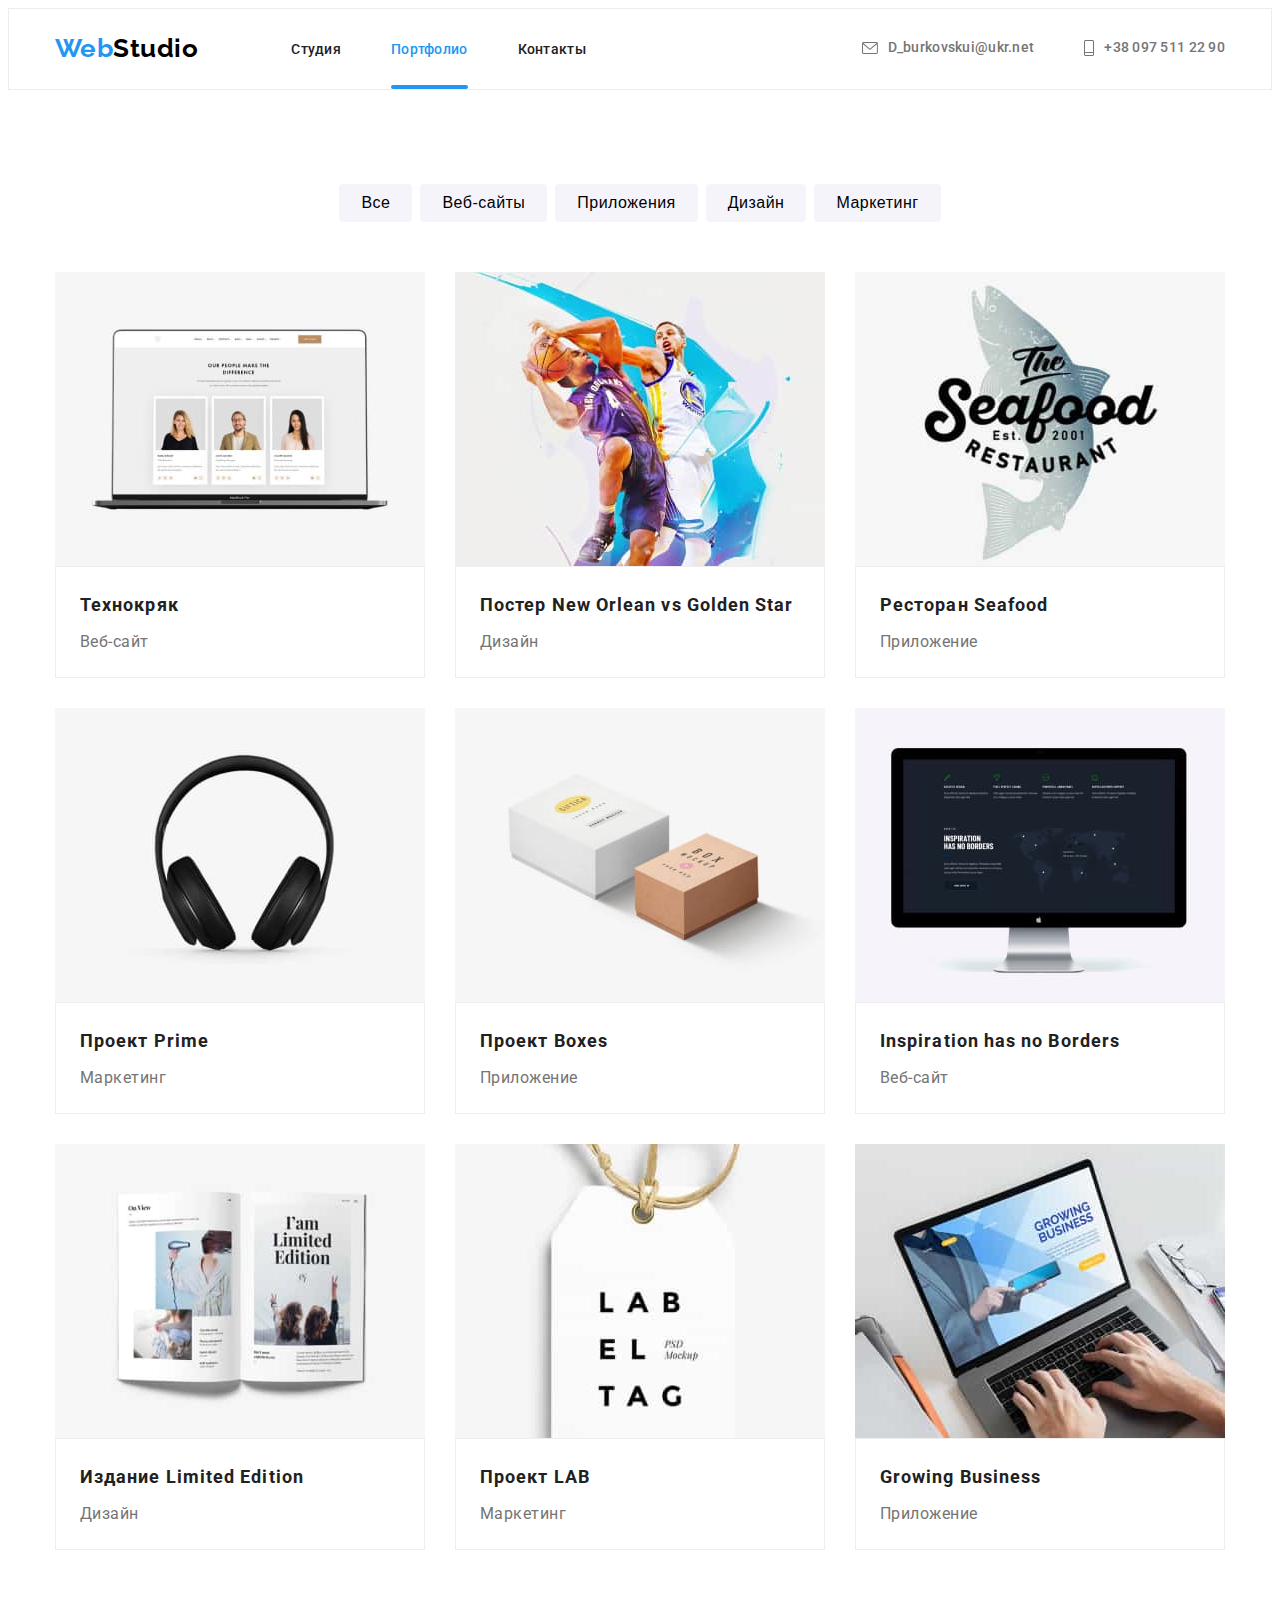
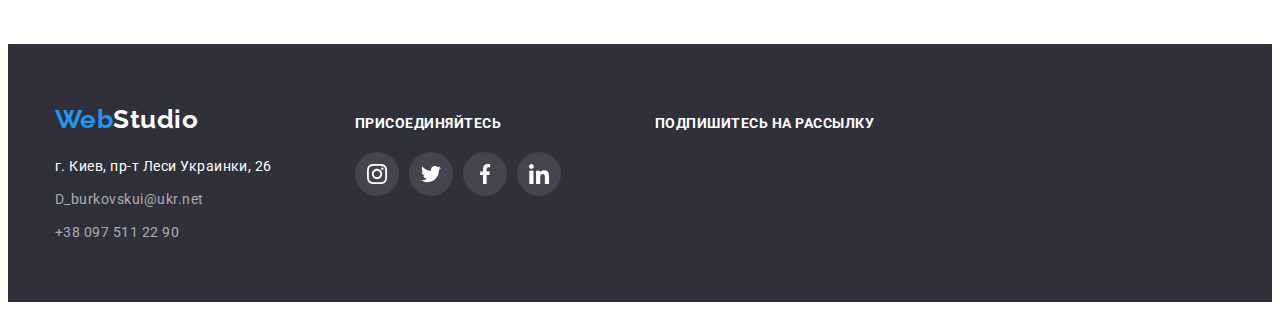
==== portfolio.html @ 8199b390 "Добавил стартовые файлы проекта" ====
<!DOCTYPE html>
<html lang="ru">

<head>
    <meta charset="UTF-8">
    <meta http-equiv="X-UA-Compatible" content="IE=edge">
    <meta name="viewport" content="width=device-width, initial-scale=1.0">
    <title>Web studio</title>
    <link rel="stylesheet" href="https://cdnjs.cloudflare.com/ajax/libs/modern-normalize/1.0.0/modern-normalize.min.css"
        integrity="sha512-ISS7cAi1PEhQ8jnbJpJZMd29NlhNj4AWYyLOSp2CE/CsHxTCu+r+t0D2yoJudVrd0/8fTVPUVDzY5Tvli75u/g=="
        crossorigin="anonymous" />
    <link rel="preconnect" href="https://fonts.gstatic.com">
    <link
        href="https://fonts.googleapis.com/css2?family=Raleway:wght@700&family=Roboto:wght@400;500;700;900&display=swap"
        rel="stylesheet">
    <link rel="stylesheet" href="./css/styles.css">
</head>

<body>
    
        <!-- Header -->

        <header class="header">
            <div class="container">
        
                <nav class="navigation">
        
                    <a href="./index.html" class="logo"><span class="blue-web-logo">Web</span>Studio</a>
        
                    <ul class="navigation-list list flex">
                        <li class="nav-list-item"><a href="./index.html" class="nav-link-item">Студия</a></li>
                        <li class="nav-list-item"><a href="./portfolio.html" class="nav-link-item current">Портфолио</a></li>
                        <li class="nav-list-item"><a href="" class="nav-link-item">Контакты</a></li>
                    </ul>
                </nav>
        
                <ul class="contacts-list list flex">
                    <li class="contacts-list-item-header"><a href="mailto:D_burkovskui@ukr.net"
                            class="contacts-link-item-header">
                            <svg class="icon-mail">
                                <use href="./images/svg-icons/sprite.svg#icon-message"></use>
                            </svg> D_burkovskui@ukr.net</a>
                    </li>
                    <li class="contacts-list-item-header"><a href="tel:+380975112290" class="contacts-link-item-header">
                            <svg class="icon-phone">
                                <use href="./images/svg-icons/sprite.svg#icon-phone"></use>
                            </svg>+38 097 511 22 90</a></li>
                </ul>
            </div>
        </header>

            <!-- Portfolio section -->
            <main>
            <section class="portfolio-page section">
                <div class="container">
                <h1 class="section-title visually-hidden">Портфолио</h1>

                <ul class="portfolio-filter-list list flex">
                    <li class="portfolio-filter-link"><button type="button" class="portfolio-button button">Все</button></li>
                    <li class="portfolio-filter-link"><button type="button" class="portfolio-button button">Веб-сайты</button></li>
                    <li class="portfolio-filter-link"><button type="button" class="portfolio-button button">Приложения</button></li>
                    <li class="portfolio-filter-link"><button type="button" class="portfolio-button button">Дизайн</button></li>
                    <li class="portfolio-filter-link"><button type="button" class="portfolio-button button">Маркетинг</button></li>
                </ul>
            
                <ul class="porfolio-filter-list list grid">
                    <li class="portfolio-filter-item grid-item">
                        <a href="" class="portfolio-filter-link-item">
                            <div class="portfolio-image-thumb">
                            <img src="./images/images-portfolio/img(8).jpg" alt="Команда" width="370" height="294">
                            <div class="portfolio-description">
                                <p class="description-text">Технокряк это современная площадка распространения коронавируса. 
                                   Компании используют эту платформу для цифрового шпионажа и атак 
                                   на защищённые сервера конкурентов.</p>
                            </div>
                        </div>
                    <div class="portfolio-expo">
                            <h3 class="portfolio-section-object">Технокряк</h3>
                            <p class="portfolio-section-area">Веб-сайт</p>
                    </div>
                        </a>
                    </li>
                    <li class="portfolio-filter-item grid-item">
                        <a href="" class="portfolio-filter-link-item">
                            <div class="portfolio-image-thumb">
                                <img src="./images/images-portfolio/img(9).jpg" alt="Команда" width="370" height="294">
                                <div class="portfolio-description">
                                    <p class="description-text">Технокряк это современная площадка распространения коронавируса.
                                        Компании используют эту платформу для цифрового шпионажа и атак
                                        на защищённые сервера конкурентов.</p>
                                </div>
                            </div>
                    <div class="portfolio-expo">
                            <h3 class="portfolio-section-object">Постер New Orlean vs Golden Star</h3>
                            <p class="portfolio-section-area">Дизайн</p>
                    </div>
                        </a>
                    </li>
                    <li class="portfolio-filter-item grid-item">
                        <a href="" class="portfolio-filter-link-item">
                            <div class="portfolio-image-thumb">
                                <img src="./images/images-portfolio/img(10).jpg" alt="Команда" width="370" height="294">
                                <div class="portfolio-description">
                                    <p class="description-text">Технокряк это современная площадка распространения коронавируса.
                                        Компании используют эту платформу для цифрового шпионажа и атак
                                        на защищённые сервера конкурентов.</p>
                                </div>
                            </div>
                    <div class="portfolio-expo">
                            <h3 class="portfolio-section-object">Ресторан Seafood</h3>
                            <p class="portfolio-section-area">Приложение</p>
                    </div>
                        </a>
                    </li>
                    <li class="portfolio-filter-item grid-item">
                        <a href="" class="portfolio-filter-link-item">
                            <div class="portfolio-image-thumb">
                                <img src="./images/images-portfolio/img(11).jpg" alt="Команда" width="370" height="294">
                                <div class="portfolio-description">
                                    <p class="description-text">Технокряк это современная площадка распространения коронавируса.
                                        Компании используют эту платформу для цифрового шпионажа и атак
                                        на защищённые сервера конкурентов.</p>
                                </div>
                            </div>
                    <div class="portfolio-expo">
                            <h3 class="portfolio-section-object">Проект Prime</h3>
                            <p class="portfolio-section-area">Маркетинг</p>
                    </div>
                        </a>
                    </li>
                    <li class="portfolio-filter-item grid-item">
                        <a href="" class="portfolio-filter-link-item">
                            <div class="portfolio-image-thumb">
                                <img src="./images/images-portfolio/img(12).jpg" alt="Команда" width="370" height="294">
                                <div class="portfolio-description">
                                    <p class="description-text">Технокряк это современная площадка распространения коронавируса.
                                        Компании используют эту платформу для цифрового шпионажа и атак
                                        на защищённые сервера конкурентов.</p>
                                </div>
                            </div>
                    <div class="portfolio-expo">
                            <h3 class="portfolio-section-object">Проект Boxes</h3>
                            <p class="portfolio-section-area">Приложение</p>
                    </div>
                        </a>
                    </li>
                    <li class="portfolio-filter-item grid-item">
                        <a href="" class="portfolio-filter-link-item">
                            <div class="portfolio-image-thumb">
                                <img src="./images/images-portfolio/img(13).jpg" alt="Команда" width="370" height="294">
                                <div class="portfolio-description">
                                    <p class="description-text">Технокряк это современная площадка распространения коронавируса.
                                        Компании используют эту платформу для цифрового шпионажа и атак
                                        на защищённые сервера конкурентов.</p>
                                </div>
                            </div>
                    <div class="portfolio-expo">
                            <h3 class="portfolio-section-object">Inspiration has no Borders</h3>
                            <p class="portfolio-section-area">Веб-сайт</p>
                    </div>
                        </a>
                    </li>
                    <li class="portfolio-filter-item grid-item">
                        <a href="" class="portfolio-filter-link-item">
                            <div class="portfolio-image-thumb">
                                <img src="./images/images-portfolio/img(14).jpg" alt="Команда" width="370" height="294">
                                <div class="portfolio-description">
                                    <p class="description-text">Технокряк это современная площадка распространения коронавируса.
                                        Компании используют эту платформу для цифрового шпионажа и атак
                                        на защищённые сервера конкурентов.</p>
                                </div>
                            </div>
                    <div class="portfolio-expo">
                            <h3 class="portfolio-section-object">Издание Limited Edition</h3>
                            <p class="portfolio-section-area">Дизайн</p>
                    </div>
                        </a>
                    </li>
                    <li class="portfolio-filter-item grid-item">
                        <a href="" class="portfolio-filter-link-item">
                            <div class="portfolio-image-thumb">
                                <img src="./images/images-portfolio/img(15).jpg" alt="Команда" width="370" height="294">
                                <div class="portfolio-description">
                                    <p class="description-text">Технокряк это современная площадка распространения коронавируса.
                                        Компании используют эту платформу для цифрового шпионажа и атак
                                        на защищённые сервера конкурентов.</p>
                                </div>
                            </div>
                    <div class="portfolio-expo">
                            <h3 class="portfolio-section-object">Проект LAB</h3>
                            <p class="portfolio-section-area">Маркетинг</p>
                    </div>
                        </a>
                    </li>
                    <li class="portfolio-filter-item grid-item">
                        <a href="" class="portfolio-filter-link-item">
                            <div class="portfolio-image-thumb">
                                <img src="./images/images-portfolio/img(16).jpg" alt="Команда" width="370" height="294">
                                <div class="portfolio-description">
                                    <p class="description-text">Технокряк это современная площадка распространения коронавируса.
                                        Компании используют эту платформу для цифрового шпионажа и атак
                                        на защищённые сервера конкурентов.</p>
                                </div>
                            </div>
                    <div class="portfolio-expo">
                            <h3 class="portfolio-section-object">Growing Business</h3>
                            <p class="portfolio-section-area">Приложение</p>
                    </div>
                        </a>
                    </li>
                </ul>
                </div>
            </section>
        </main>

        <!-- Footer -->

    <footer class="footer">
        <div class="container">
            <div class="footer-part-first">
                <a href="./index.html" class="logo-footer logo"><span class="blue-web-logo">Web</span><span
                        class="white-studio-logo">Studio</span></a>
    
                <address>
                    <ul class="adress-list list">
                        <li class="adress-list-item"><a href="https://goo.gl/maps/1382NL266sKPZNC96"
                                class="adress-link-item" target="_blank" rel="noopener noreferrer">г. Киев, пр-т Леси
                                Украинки, 26</a>
                        </li>
                        <li class="adress-list-item"><a href="mailto:D_burkovskui@ukr.net"
                                class="contacts-link-item-footer">D_burkovskui@ukr.net</a>
                        </li>
                        <li class="adress-list-item"><a href="tel:+380975112290" class="contacts-link-item-footer">+38 097
                                511 22 90</a>
                        </li>
                    </ul>
                </address>
    
            </div>
            <div class="footer-social-links">
                <p class="footer-block-title">присоединяйтесь</p>
    
                <ul class="social-links-list-footer list">
                    <li class="social-icons-item-footer">
                        <a href="" class="social-icons-link" aria-label="Instagarm" target="_blank"
                            rel="noopener noreferrer">
                            <svg class="icon">
                                <use href="./images/svg-icons/sprite.svg#icon-instagram"></use>
                            </svg>
                        </a>
                    </li>
                    <li class="social-icons-item-footer">
                        <a href="" class="social-icons-link" aria-label="Twitter" target="_blank" rel="noopener noreferrer">
                            <svg class="icon">
                                <use href="./images/svg-icons/sprite.svg#icon-twitter"></use>
                            </svg>
                        </a>
                    </li>
                    <li class="social-icons-item-footer">
                        <a href="" class="social-icons-link" aria-label="Facebook" target="_blank"
                            rel="noopener noreferrer">
                            <svg class="icon">
                                <use href="./images/svg-icons/sprite.svg#icon-facebook"></use>
                            </svg>
                        </a>
                    </li>
                    <li class="social-icons-item-footer">
                        <a href="" class="social-icons-link" aria-label="LinkedIn" target="_blank"
                            rel="noopener noreferrer">
                            <svg class="icon">
                                <use href="./images/svg-icons/sprite.svg#icon-linkedin"></use>
                            </svg>
                        </a>
                    </li>
                </ul>
    
            </div>
            <div class="footer-form-part">
                <p class="footer-form-title">Подпишитесь на рассылку</p>
    
            </div>
        </div>
    </footer>

    </body>
    
    </html>
---- css/styles.css ----
:root {
  --main-text-color: #212121;
  --auxiliary-text-color: #757575;
  --accent-text-color: #2196f3;
  --main-bg-color: #ffffff;
  --auxiliary-bg-color: #f5f4fa;
  --main-bg-section-color: #2f303a;
  --main-icon-color: #afb1b8;

  --logo-font: 'Raleway', sans-serif;
  --main-text-font: 'Roboto', sans-serif;

  --grid-item: 3;

  --animation: 250ms cubic-bezier(0.4, 0, 0.2, 1);
}

html {
  box-sizing: border-box;
}

*,
*::after,
*::before {
  box-sizing: inherit;
}

body {
  background-color: var(--main-bg-color);
  font-family: var(--main-text-font);
  color: var(--main-text-color);
  letter-spacing: 0.03em;
}

.container {
  width: 1200px;
  padding-left: 15px;
  padding-right: 15px;
  margin-left: auto;
  margin-right: auto;
}

a {
  text-decoration: none;
  transition: color var(--animation);
}

.list {
  list-style: none;
  padding-left: 0;
  margin: 0;
}

h1,
h2,
h3,
h4,
h5,
h6,
p {
  margin: 0;
}

img {
  display: block;
  max-width: 100%;
}

.flex {
  display: inline-flex;
}

.section {
  padding-bottom: 94px;
}

/* Header */

.header {
  padding-top: 24px;
  padding-bottom: 25px;
  border: 1px solid #ececec;
}

.header .container {
  display: flex;
  justify-content: flex-end;
  align-items: center;
}

.logo {
  font-family: var(--logo-font);
  font-weight: 700;
  font-size: 26px;
  line-height: 1.19;
  color: #000000;
}

.header .logo {
  margin-right: 93px;
}

.blue-web-logo {
  color: var(--accent-text-color);
}

.white-studio-logo {
  color: var(--main-bg-color);
}

.header .current {
  color: var(--accent-text-color);
  position: relative;
}

.current::after {
  content: '';
  width: 100%;
  height: 4px;
  border-radius: 2px;
  background-color: currentColor;
  position: absolute;
  bottom: -32px;
  left: 0;
}

.nav-link-item {
  font-weight: 500;
  font-size: 14px;
  line-height: 1.14;
  letter-spacing: 0.02em;
  color: var(--main-text-color);
  position: relative;
  transform: background-color var(--animation);
}

.nav-link-item:hover::after,
.nav-link-item:focus::after {
  content: '';
  width: 100%;
  height: 4px;
  border-radius: 2px;
  background-color: currentColor;
  position: absolute;
  bottom: -32px;
  left: 0;
}

.nav-list-item:not(:last-child) {
  margin-right: 50px;
}

.contacts-list-item-header:not(:last-child) {
  margin-right: 50px;
}

.contacts-link-item-header {
  display: flex;
  align-items: center;
  font-weight: 500;
  font-size: 14px;
  line-height: 1.14;
  letter-spacing: 0.02em;
  color: var(--auxiliary-text-color);
}

.nav-link-item:hover,
.nav-link-item:focus,
.contacts-link-item-header:hover,
.contacts-link-item-header:focus,
.adress-link-item:hover,
.adress-link-item:focus,
.contacts-link-item-footer:hover,
.contacts-link-item-footer:focus {
  color: var(--accent-text-color);
}

.navigation {
  display: flex;
  align-items: center;
  margin-right: auto;
}

.contacts-link-item-header .icon-mail {
  width: 16px;
  height: 12px;
  margin-right: 10px;
  fill: currentColor;
  transition: fill var(--animation);
}

.contacts-link-item-header .icon-phone {
  width: 10px;
  height: 16px;
  margin-right: 10px;
  fill: currentColor;
  transition: fill var(--animation);
}

.contacts-link-item-header:hover .icon-phone,
.contacts-link-item-header:focus .icon-phone,
.contacts-link-item-header:hover .icon-mail,
.contacts-link-item-header:focus .icon-mail {
  fill: var(--accent-text-color);
}

/* Buttons */

.button {
  font-size: 16px;
  text-align: center;
  cursor: pointer;
  border: 0;
  border-radius: 4px;
  transition: color var(--animation), background-color var(--animation),
    box-shadow var(--animation);
}

.main-button {
  background-color: var(--accent-text-color);
  color: var(--main-bg-color);
  font-weight: 700;
  line-height: 1.88;
  display: flex;
  align-items: center;
  letter-spacing: 0.06em;
  box-shadow: 0px 4px 4px rgba(0, 0, 0, 0.15);
  padding: 10px 32px;
  margin: 30px auto 0;
}

.main-button:hover,
.main-button:focus {
  background-color: var(--auxiliary-bg-color);
  color: var(--main-text-color);
}

.portfolio-button {
  background-color: var(--auxiliary-bg-color);
  font-weight: 500;
  line-height: 1.63;
  letter-spacing: 0.03em;
  padding: 6px 22px;
}

.portfolio-button:hover,
.portfolio-button:focus {
  background-color: var(--accent-text-color);
  color: var(--main-bg-color);
  box-shadow: 0px 3px 1px rgba(0, 0, 0, 0.1), 0px 1px 2px rgba(0, 0, 0, 0.08),
    0px 2px 2px rgba(0, 0, 0, 0.12);
}

.section-title {
  font-weight: 700;
  font-size: 36px;
  line-height: 1.16;
  text-align: center;
}

/* PAGE 1 (MAIN)*/

/* Hero section */

.hero-section,
.hero-content {
  margin-right: auto;
  margin-left: auto;
  text-align: center;
}

.hero-section {
  max-width: 1600px;
  background-image: linear-gradient(
      to right,
      rgba(47, 48, 58, 0.4),
      rgba(47, 48, 58, 0.4)
    ),
    url(../images/background-image.png);
  background-repeat: no-repeat;
  background-position: center;
  background-size: cover;
  background-color: #c4c4c4;
  padding-bottom: 200px;
  padding-top: 200px;
}

.hero-section-title {
  font-weight: 900;
  font-size: 44px;
  line-height: 1.36;
  letter-spacing: 0.06em;
  text-transform: uppercase;
  color: var(--main-bg-color);
  margin-bottom: 0;
}

.hero-content {
  max-width: 696px;
}

/* Advantages-section */

.advantages,
.our-team {
  padding-top: 94px;
}

.advantages-section-title {
  font-weight: 700;
  font-size: 14px;
  line-height: 1.14;
  text-transform: uppercase;
}

.advantages-section-text {
  font-weight: 400;
  font-size: 14px;
  line-height: 1.71;
  color: var(--auxiliary-text-color);
  margin-top: 10px;
}

.advantages-list-item::before {
  display: block;
  content: '';
  height: 120px;
  margin-bottom: 30px;
  background-color: var(--auxiliary-bg-color);
  background-repeat: no-repeat;
  background-position: center;
  border-radius: 4px;
}

.antenna-icon::before {
  background-image: url(../images/images-features-section/antenna.svg);
}

.clock-icon::before {
  background-image: url(../images/images-features-section/clock.svg);
}

.diagram-icon::before {
  background-image: url(../images/images-features-section/diagram.svg);
}

.astronaut-icon::before {
  background-image: url(../images/images-features-section/astronaut.svg);
}

.visually-hidden {
  position: absolute !important;
  clip: rect(1px 1px 1px 1px);
  clip: rect(1px, 1px, 1px, 1px);
  padding: 0 !important;
  border: 0 !important;
  height: 1px !important;
  width: 1px !important;
  overflow: hidden;
}

/* Portfolio-section */

.grid {
  display: flex;
  flex-wrap: wrap;
  padding: 0;
  margin-left: -30px;
  margin-top: -30px;
}

.grid-item {
  flex-basis: calc((100% - 30px * var(--grid-item)) / var(--grid-item));
  margin-left: 30px;
  margin-top: 30px;
}

.advantages-list-item,
.grid-item-team {
  --grid-item: 4;
  flex-basis: calc((100% - 30px * var(--grid-item)) / var(--grid-item));
  margin-top: 30px;
  margin-left: 30px;
}

.portfolio-main-title,
.our-team-title {
  margin-bottom: 50px;
}

.portfolio-main-thumb {
  position: relative;
}

.portfolio-main-description {
  position: absolute;
  bottom: 0;
  left: 0;
  width: 100%;
  height: 70px;
  background-color: rgba(47, 48, 58, 0.8);
  text-align: center;
  padding: 27px 0;
}

.portfolio-main-text {
  font-weight: 700;
  font-size: 14px;
  line-height: 1.14;
  text-transform: uppercase;
  color: var(--main-bg-color);
}

/* Our team section */

.our-team {
  background-color: var(--auxiliary-bg-color);
}

.team-item {
  background: var(--main-bg-color);
  box-shadow: 0px 1px 3px rgba(0, 0, 0, 0.12), 0px 1px 1px rgba(0, 0, 0, 0.14),
    0px 2px 1px rgba(0, 0, 0, 0.2);
  border-radius: 0px 0px 4px 4px;
}

.name-profession {
  padding-bottom: 30px;
  padding-top: 30px;
}

.ourteam-name {
  font-weight: 500;
  font-size: 16px;
  line-height: 1.19;
  text-align: center;
  padding-bottom: 10px;
}

.ourteam-position {
  font-weight: 400;
  font-size: 16px;
  line-height: 1.19;
  text-align: center;
  color: var(--auxiliary-text-color);
  padding-bottom: 16px;
}

.social-links-list {
  display: flex;
  justify-content: center;
}

.social-icons-item:not(:last-child) {
  margin-right: 10px;
}

.social-links-list .icon {
  width: 20px;
  height: 20px;
  fill: var(--main-icon-color);
}

/*Social icons links  */

.social-icons-link {
  display: flex;
  justify-content: center;
  align-items: center;
  width: 44px;
  height: 44px;
  border-radius: 50%;
  transition: fill var(--animation), background-color var(--animation);
}

.our-team .social-icons-link {
  background-color: var(--main-bg-color);
}

.our-team .social-icons-link:hover .icon,
.our-team .social-icons-link:focus .icon {
  fill: var(--main-bg-color);
}

.our-team .social-icons-link:hover,
.our-team .social-icons-link:focus {
  background-color: var(--accent-text-color);
}

/* Regular customers section */

.grid-item-customers {
  --grid-item: 6;
  flex-basis: calc((100% - 30px * var(--grid-item)) / var(--grid-item));
  margin-left: 30px;
  margin-top: 30px;
}

.regular-clients-section-title {
  padding-top: 94px;
  margin-bottom: 50px;
}

.regular-customers-link {
  display: flex;
  justify-content: center;
  align-items: center;
  height: 90px;
  fill: var(--main-icon-color);
  background-color: var(--main-bg-color);
  border: 1px solid var(--main-icon-color);
  border-radius: 4px;
  transition: fill var(--animation), border var(--animation);
}

.regular-customers-list li:nth-child(1) svg {
  width: 45px;
  height: 50px;
}

.regular-customers-list li:nth-child(2) svg {
  width: 40px;
  height: 52px;
}

.regular-customers-list li:nth-child(3) svg {
  width: 41px;
  height: 43px;
}

.regular-customers-list li:nth-child(4) svg {
  width: 80px;
  height: 42px;
}

.regular-customers-list li:nth-child(5) svg {
  width: 59px;
  height: 47px;
}

.regular-customers-list li:nth-child(6) svg {
  width: 88px;
  height: 46px;
}

.regular-customers-link:hover,
.regular-customers-link:focus {
  --main-icon-color: var(--accent-text-color);
}

/* Footer */

.footer-part-first,
.footer-social-links {
  flex-basis: calc((50% - 45px) / 2);
}

.footer-form-part {
  flex-basis: calc(50% - 15px);
}

.footer .container {
  width: 1200px;
  display: flex;
  justify-content: space-between;
  align-items: baseline;
  padding-left: 15px;
  padding-right: 15px;
  margin-right: auto;
  margin-left: auto;
}

.footer {
  background-color: var(--main-bg-section-color);
}

.logo-footer {
  display: inline-block;
  padding-top: 60px;
  padding-bottom: 20px;
}

.adress-link-item {
  font-style: normal;
  font-weight: 400;
  font-size: 14px;
  line-height: 1.71;
  color: var(--main-bg-color);
}

.contacts-link-item-footer {
  font-style: normal;
  font-weight: 400;
  font-size: 14px;
  line-height: 1.71;
  color: rgba(255, 255, 255, 0.6);
}

.adress-list {
  padding-bottom: 57px;
}

.adress-list-item:not(:first-child) {
  margin-top: 9px;
}

.footer-block-title {
  font-weight: 700;
  font-size: 14px;
  line-height: 1.14;
  text-transform: uppercase;
  color: var(--main-bg-color);
}

.social-links-list-footer {
  display: flex;
  margin-top: 20px;
}

.social-icons-item-footer:not(:last-child) {
  margin-right: 10px;
}

.social-links-list-footer .icon {
  width: 20px;
  height: 20px;
  fill: var(--main-bg-color);
  transition: background-color var(--animation);
}

.footer .social-icons-link {
  background-color: rgba(255, 255, 255, 0.1);
}

.footer .social-icons-link:hover,
.footer .social-icons-link:focus {
  background-color: var(--accent-text-color);
}

.footer-form-title {
  font-weight: 700;
  font-size: 14px;
  line-height: 1.14;
  text-transform: uppercase;
  color: var(--main-bg-color);
}

/* PAGE 2 (PORTFOLIO) */

.portfolio-page {
  padding-top: 94px;
}

.filter {
  text-align: center;
}

.portfolio-section-object {
  font-weight: 700;
  font-size: 18px;
  line-height: 2;
  letter-spacing: 0.06em;
  color: var(--main-text-color);
}

.portfolio-section-area {
  font-weight: 400;
  font-size: 16px;
  line-height: 1.88;
  margin-top: 4px;
  color: var(--auxiliary-text-color);
}

.portfolio-filter-list {
  display: flex;
  justify-content: center;
  margin-bottom: 50px;
}

.portfolio-filter-link:not(:last-child) {
  margin-right: 8px;
}

.portfolio-filter-link-item {
  display: inline-block;
  cursor: pointer;
  transition: box-shadow var(--animation);
}

.portfolio-filter-link-item:hover,
.portfolio-filter-link-item:focus {
  border: 1px solid #eeeeee;
  box-sizing: border-box;
  box-shadow: 0px 1px 1px rgba(0, 0, 0, 0.12), 0px 4px 4px rgba(0, 0, 0, 0.06),
    1px 4px 6px rgba(0, 0, 0, 0.16);
}

.portfolio-expo {
  background-color: var(--main-bg-color);
  border: 1px solid #eeeeee;
  padding: 20px 24px;
}

.portfolio-image-thumb {
  position: relative;
  overflow: hidden;
}

.portfolio-description {
  position: absolute;
  top: 0;
  left: 0;
  transform: translate(0, 100%);
  opacity: 0;
  width: 100%;
  height: 100%;
  padding: 63px 24px;
  transition: transform var(--animation), opacity var(--animation),
    background-color var(--animation);
}

.portfolio-filter-link-item:hover .portfolio-description,
.portfolio-filter-link-item:focus .portfolio-description {
  background-color: rgba(33, 150, 243, 0.9);
  opacity: 1;
  transform: translate(0, 0);
}

.description-text {
  font-weight: 400;
  font-size: 18px;
  line-height: 1.5;
  color: var(--main-bg-color);
}

/* Modal window */

.modal-backdrop {
  position: fixed;
  top: 0;
  left: 0;
  width: 100%;
  height: 100%;
  background-color: rgba(0, 0, 0, 0.2);
  z-index: 100;
  opacity: 1;
  transition: opacity 500ms ease-out 200ms;
}

.modal-backdrop.is-hidden {
  opacity: 0;
  pointer-events: none;
  visibility: hidden;
}

.modal {
  position: absolute;
  top: 50%;
  left: 50%;
  transform: translate(-50%, -50%) scale(1);
  width: 100%;
  max-width: 528px;
  min-height: 581px;
  background: var(--main-bg-color);
  box-shadow: 0px 1px 3px rgba(0, 0, 0, 0.12), 0px 1px 1px rgba(0, 0, 0, 0.14),
    0px 2px 1px rgba(0, 0, 0, 0.2);
  border-radius: 4px;
  transition: transform 300ms ease-out 1ms;
}

.is-hidden .modal {
  transform: translate(100%, 100%) scale(0.2);
}

.modal-close-button {
  position: absolute;
  top: 8px;
  right: 8px;
  display: flex;
  justify-content: center;
  align-items: center;
  width: 30px;
  height: 30px;
  background: var(--main-bg-color);
  border: 1px solid rgba(0, 0, 0, 0.1);
  border-radius: 50%;
  cursor: pointer;
}

.modal-close-button .icon {
  width: 18px;
  height: 18px;
  transition: fill var(--animation);
}

.modal-close-button:hover .icon,
.modal-close-button:focus .icon {
  fill: rgb(243, 17, 17);
}
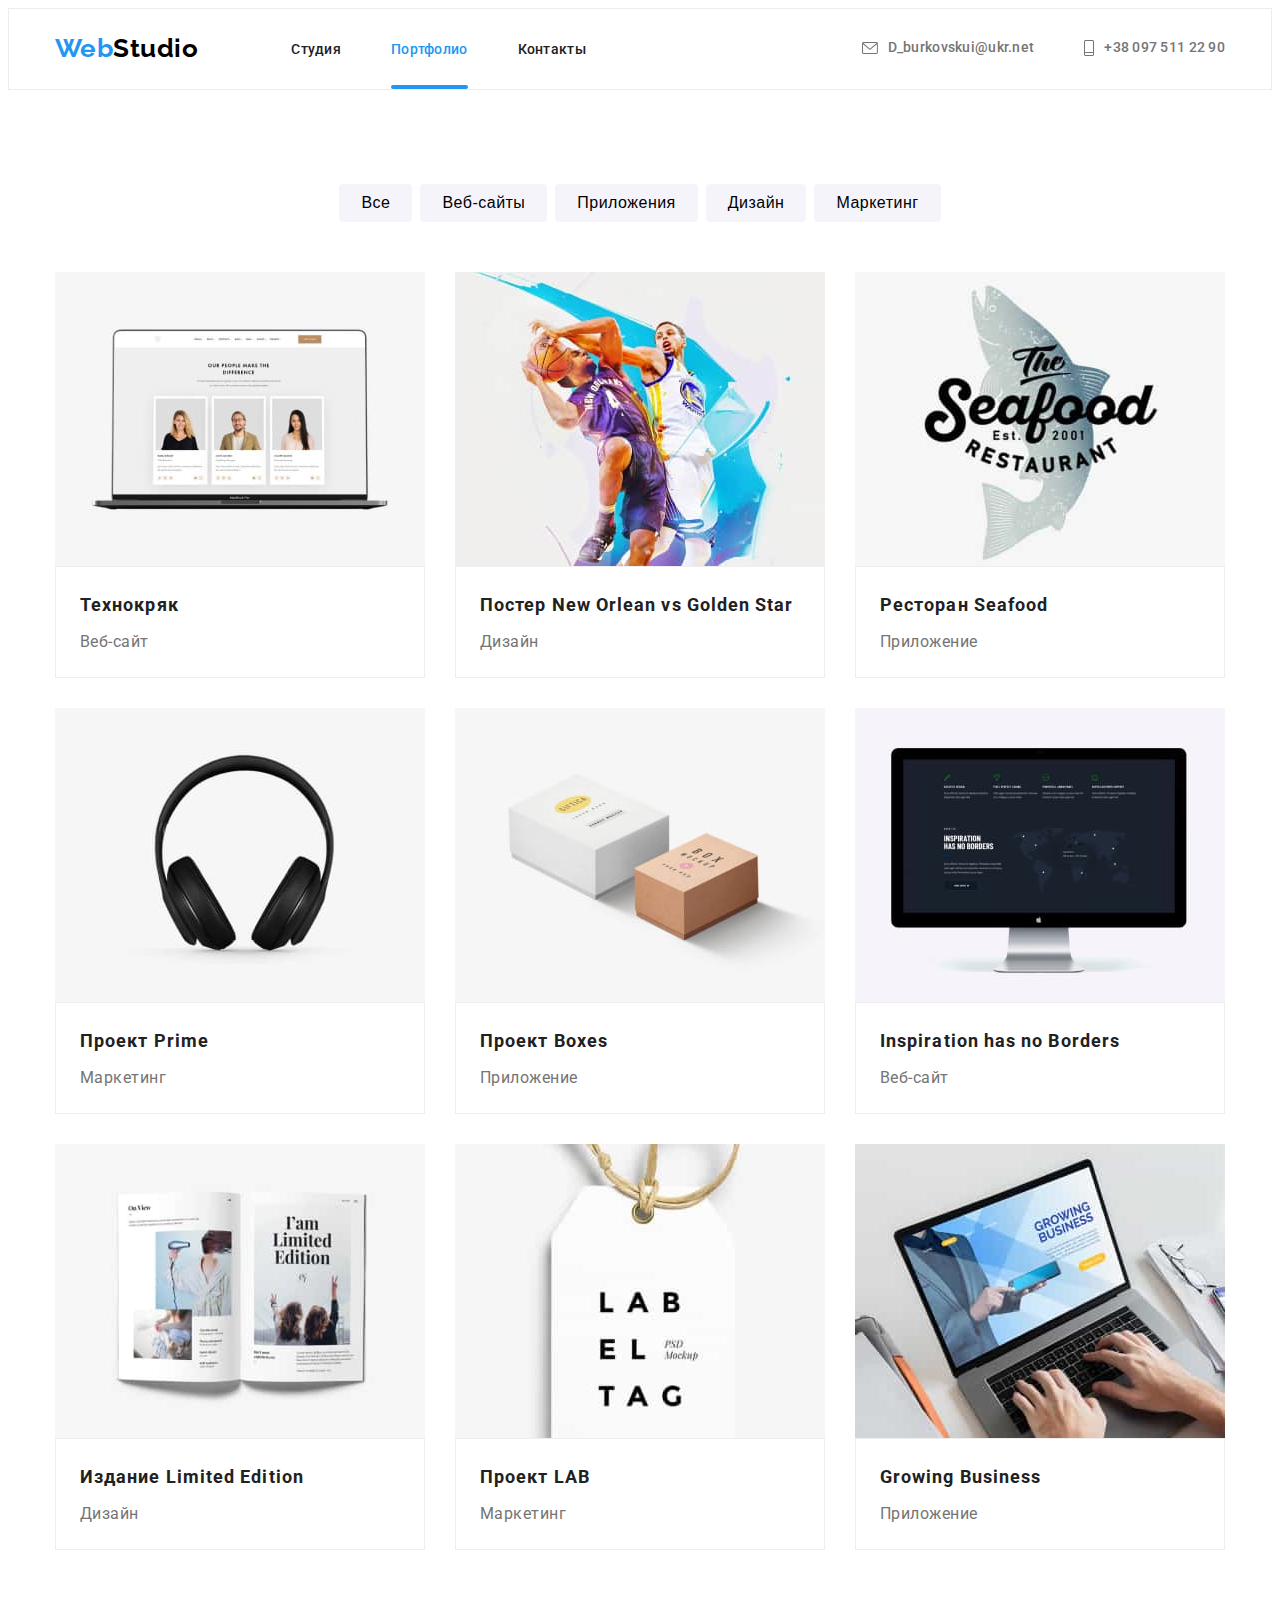
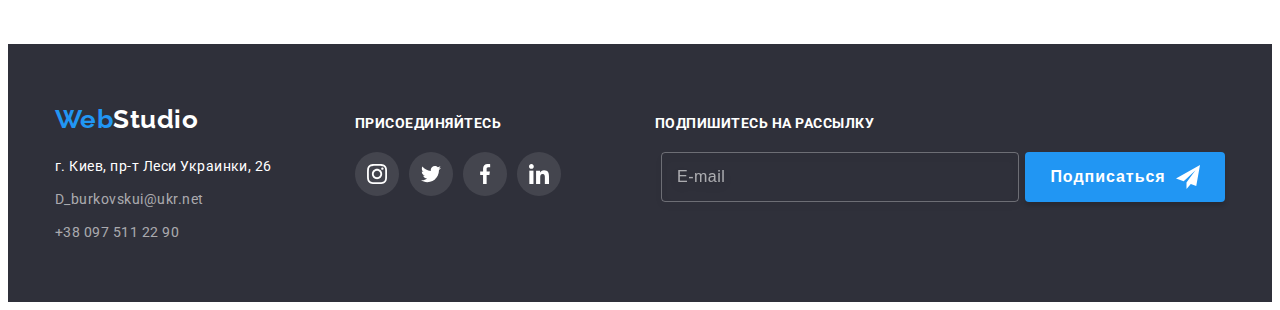
==== commit 64243340: "Базовые требования ДЗ №6" ====
--- a/portfolio.html
+++ b/portfolio.html
@@ -214,73 +214,84 @@
         </main>
 
         <!-- Footer -->
-
-    <footer class="footer">
-        <div class="container">
-            <div class="footer-part-first">
-                <a href="./index.html" class="logo-footer logo"><span class="blue-web-logo">Web</span><span
-                        class="white-studio-logo">Studio</span></a>
-    
-                <address>
-                    <ul class="adress-list list">
-                        <li class="adress-list-item"><a href="https://goo.gl/maps/1382NL266sKPZNC96"
-                                class="adress-link-item" target="_blank" rel="noopener noreferrer">г. Киев, пр-т Леси
-                                Украинки, 26</a>
-                        </li>
-                        <li class="adress-list-item"><a href="mailto:D_burkovskui@ukr.net"
-                                class="contacts-link-item-footer">D_burkovskui@ukr.net</a>
-                        </li>
-                        <li class="adress-list-item"><a href="tel:+380975112290" class="contacts-link-item-footer">+38 097
-                                511 22 90</a>
+        
+        <footer class="footer">
+            <div class="container">
+                <div class="footer-part-first">
+                    <a href="./index.html" class="logo-footer logo"><span class="blue-web-logo">Web</span><span
+                            class="white-studio-logo">Studio</span></a>
+        
+                    <address>
+                        <ul class="adress-list list">
+                            <li class="adress-list-item"><a href="https://goo.gl/maps/1382NL266sKPZNC96"
+                                    class="adress-link-item" target="_blank" rel="noopener noreferrer">г. Киев, пр-т Леси
+                                    Украинки, 26</a>
+                            </li>
+                            <li class="adress-list-item"><a href="mailto:D_burkovskui@ukr.net"
+                                    class="contacts-link-item-footer">D_burkovskui@ukr.net</a>
+                            </li>
+                            <li class="adress-list-item"><a href="tel:+380975112290" class="contacts-link-item-footer">+38 097
+                                    511 22 90</a>
+                            </li>
+                        </ul>
+                    </address>
+        
+                </div>
+                <div class="footer-social-links">
+                    <p class="footer-block-title">присоединяйтесь</p>
+        
+                    <ul class="social-links-list-footer list">
+                        <li class="social-icons-item-footer">
+                            <a href="" class="social-icons-link" aria-label="Instagarm" target="_blank"
+                                rel="noopener noreferrer">
+                                <svg class="icon">
+                                    <use href="./images/svg-icons/sprite.svg#icon-instagram"></use>
+                                </svg>
+                            </a>
+                        </li>
+                        <li class="social-icons-item-footer">
+                            <a href="" class="social-icons-link" aria-label="Twitter" target="_blank" rel="noopener noreferrer">
+                                <svg class="icon">
+                                    <use href="./images/svg-icons/sprite.svg#icon-twitter"></use>
+                                </svg>
+                            </a>
+                        </li>
+                        <li class="social-icons-item-footer">
+                            <a href="" class="social-icons-link" aria-label="Facebook" target="_blank"
+                                rel="noopener noreferrer">
+                                <svg class="icon">
+                                    <use href="./images/svg-icons/sprite.svg#icon-facebook"></use>
+                                </svg>
+                            </a>
+                        </li>
+                        <li class="social-icons-item-footer">
+                            <a href="" class="social-icons-link" aria-label="LinkedIn" target="_blank"
+                                rel="noopener noreferrer">
+                                <svg class="icon">
+                                    <use href="./images/svg-icons/sprite.svg#icon-linkedin"></use>
+                                </svg>
+                            </a>
                         </li>
                     </ul>
-                </address>
-    
+        
+                </div>
+                <div class="footer-form-part">
+                    <p class="footer-form-title">Подпишитесь на рассылку</p>
+        
+                    <form class="footer-form">
+                        <label for="user_email"></label>
+                        <input class="form-footer" type="email" name="email" id="user_email" placeholder="E-mail" />
+        
+                        <button type="submit" class="footer-form-button">Подписаться
+                            <svg class="icon">
+                                <use href="./images/svg-icons/sprite.svg#icon-send-message"></use>
+                            </svg>
+                        </button>
+                    </form>
+        
+                </div>
             </div>
-            <div class="footer-social-links">
-                <p class="footer-block-title">присоединяйтесь</p>
-    
-                <ul class="social-links-list-footer list">
-                    <li class="social-icons-item-footer">
-                        <a href="" class="social-icons-link" aria-label="Instagarm" target="_blank"
-                            rel="noopener noreferrer">
-                            <svg class="icon">
-                                <use href="./images/svg-icons/sprite.svg#icon-instagram"></use>
-                            </svg>
-                        </a>
-                    </li>
-                    <li class="social-icons-item-footer">
-                        <a href="" class="social-icons-link" aria-label="Twitter" target="_blank" rel="noopener noreferrer">
-                            <svg class="icon">
-                                <use href="./images/svg-icons/sprite.svg#icon-twitter"></use>
-                            </svg>
-                        </a>
-                    </li>
-                    <li class="social-icons-item-footer">
-                        <a href="" class="social-icons-link" aria-label="Facebook" target="_blank"
-                            rel="noopener noreferrer">
-                            <svg class="icon">
-                                <use href="./images/svg-icons/sprite.svg#icon-facebook"></use>
-                            </svg>
-                        </a>
-                    </li>
-                    <li class="social-icons-item-footer">
-                        <a href="" class="social-icons-link" aria-label="LinkedIn" target="_blank"
-                            rel="noopener noreferrer">
-                            <svg class="icon">
-                                <use href="./images/svg-icons/sprite.svg#icon-linkedin"></use>
-                            </svg>
-                        </a>
-                    </li>
-                </ul>
-    
-            </div>
-            <div class="footer-form-part">
-                <p class="footer-form-title">Подпишитесь на рассылку</p>
-    
-            </div>
-        </div>
-    </footer>
+        </footer>
 
     </body>
     
--- a/css/styles.css
+++ b/css/styles.css
@@ -221,8 +221,6 @@
   color: var(--main-bg-color);
   font-weight: 700;
   line-height: 1.88;
-  display: flex;
-  align-items: center;
   letter-spacing: 0.06em;
   box-shadow: 0px 4px 4px rgba(0, 0, 0, 0.15);
   padding: 10px 32px;
@@ -399,8 +397,9 @@
   width: 100%;
   height: 70px;
   background-color: rgba(47, 48, 58, 0.8);
-  text-align: center;
-  padding: 27px 0;
+  display: flex;
+  justify-content: center;
+  align-items: center;
 }
 
 .portfolio-main-text {
@@ -643,6 +642,70 @@
   line-height: 1.14;
   text-transform: uppercase;
   color: var(--main-bg-color);
+}
+/* Footer form */
+
+.footer-form {
+  margin-top: 20px;
+  display: flex;
+  justify-content: space-between;
+}
+
+.footer-form-button {
+  font-weight: 700;
+  font-size: 16px;
+  line-height: 1.86;
+  display: flex;
+  align-items: center;
+  justify-content: center;
+  letter-spacing: 0.06em;
+  color: var(--main-bg-color);
+  background-color: var(--accent-text-color);
+  border: 0;
+  box-shadow: 0px 4px 4px rgba(0, 0, 0, 0.15);
+  border-radius: 4px;
+  width: 200px;
+  height: 50px;
+  cursor: pointer;
+  transition: color var(--animation), background-color var(--animation),
+    fill var(--animation);
+}
+
+.footer-form-button:hover .icon,
+.footer-form-button:focus .icon {
+  fill: currentColor;
+}
+
+.footer-form-button:hover,
+.footer-form-button:focus {
+  background-color: var(--auxiliary-bg-color);
+  color: var(--main-text-color);
+}
+
+.footer-form-button .icon {
+  width: 24px;
+  height: 24px;
+  fill: var(--main-bg-color);
+  margin-left: 10px;
+}
+
+#user_email {
+  width: 358px;
+  height: 50px;
+  background-color: transparent;
+  border: 1px solid rgba(255, 255, 255, 0.3);
+  border-radius: 4px;
+  padding: 15px;
+  filter: drop-shadow(0px 4px 4px rgba(0, 0, 0, 0.15));
+  color: var(--main-bg-color);
+}
+
+.form-footer::placeholder {
+  font-weight: 400;
+  font-size: 16px;
+  line-height: 1.25;
+  letter-spacing: 0.03em;
+  color: rgba(255, 255, 255, 0.6);
 }
 
 /* PAGE 2 (PORTFOLIO) */
@@ -785,6 +848,13 @@
   border: 1px solid rgba(0, 0, 0, 0.1);
   border-radius: 50%;
   cursor: pointer;
+  transition: border-color var(--animation);
+}
+
+.modal-close-button:hover,
+.modal-close-button:focus {
+  outline: none;
+  border-color: var(--accent-text-color);
 }
 
 .modal-close-button .icon {
@@ -795,5 +865,161 @@
 
 .modal-close-button:hover .icon,
 .modal-close-button:focus .icon {
-  fill: rgb(243, 17, 17);
-}
+  fill: var(--accent-text-color);
+}
+
+/* Modal form */
+
+.order-service-form {
+  padding: 40px;
+}
+
+.form-group {
+  margin-bottom: 10px;
+  position: relative;
+  margin-top: 4px;
+}
+
+.modal-form-title {
+  font-weight: 700;
+  font-size: 20px;
+  line-height: 1.15px;
+  text-align: center;
+  color: var(--main-text-color);
+  margin-bottom: 12px;
+}
+
+.modal-form-label {
+  font-weight: 400;
+  font-size: 12px;
+  line-height: 1.17px;
+  letter-spacing: 0.01em;
+  color: var(--auxiliary-text-color);
+}
+
+.form-group .icon {
+  position: absolute;
+  top: 50%;
+  left: 12px;
+  width: 18px;
+  height: 18px;
+  transform: translateY(-50%);
+  transition: fill var(--animation);
+}
+
+.form-field {
+  width: 100%;
+  border: 1px solid rgba(33, 33, 33, 0.2);
+  border-radius: 4px;
+  height: 40px;
+  padding: 0 42px;
+  transition: border-color var(--animation);
+}
+
+.form-field:focus + .icon,
+.form-field:not(:placeholder-shown) + .icon {
+  fill: var(--accent-text-color);
+}
+
+.form-field:not(:placeholder-shown),
+.form-feedback:not(:placeholder-shown) {
+  border-color: var(--accent-text-color);
+}
+
+.form-feedback {
+  width: 100%;
+  resize: none;
+  border: 1px solid rgba(33, 33, 33, 0.2);
+  border-radius: 4px;
+  margin-top: 4px;
+  padding: 12px 16px 0;
+  transition: border-color var(--animation);
+}
+
+.form-feedback::placeholder {
+  font-weight: 400;
+  font-size: 14px;
+  line-height: 1.14px;
+  letter-spacing: 0.01em;
+  color: rgba(117, 117, 117, 0.5);
+}
+
+.form-field:focus,
+.form-feedback:focus {
+  outline: none;
+  border-color: var(--accent-text-color);
+}
+
+.submit-button {
+  background-color: var(--accent-text-color);
+  color: var(--main-bg-color);
+  font-weight: 700;
+  font-size: 16px;
+  line-height: 1.88;
+  letter-spacing: 0.06em;
+  box-shadow: 0px 4px 4px rgba(0, 0, 0, 0.15);
+  border: 0;
+  border-radius: 4px;
+  padding: 10px 55px;
+  margin-top: 30px;
+  display: flex;
+  margin-right: auto;
+  margin-left: auto;
+  transition: color var(--animation), background-color var(--animation);
+  cursor: pointer;
+}
+
+.submit-button:focus,
+.submit-button:hover {
+  background-color: var(--auxiliary-bg-color);
+  color: var(--main-text-color);
+}
+
+/* Checkbox  */
+
+.check {
+  margin-top: 20px;
+  display: flex;
+  justify-content: center;
+  align-items: center;
+  font-weight: 400;
+  font-size: 14px;
+  line-height: 1.7;
+  color: var(--auxiliary-text-color);
+}
+
+.modal-link {
+  font-weight: 400;
+  font-size: 14px;
+  line-height: 1.7px;
+  text-decoration-line: underline;
+  color: var(--accent-text-color);
+  margin-left: 3px;
+}
+
+.check-input {
+  position: absolute;
+  -webkit-appearance: none;
+  -moz-appearance: none;
+  appearance: none;
+}
+
+.check-box {
+  display: inline-block;
+  width: 16px;
+  height: 15px;
+  background-color: var(--main-bg-color);
+  border: 2px solid var(--main-text-color);
+  border-radius: 4px;
+  margin-right: 9px;
+  cursor: pointer;
+}
+
+.check-input:checked + .check-box {
+  background-color: var(--auxiliary-text-color);
+  background-image: url(../images/svg-icons/icons/on.svg);
+  background-repeat: no-repeat;
+  background-size: contain;
+  background-origin: border-box;
+  border-color: var(--accent-text-color);
+}
